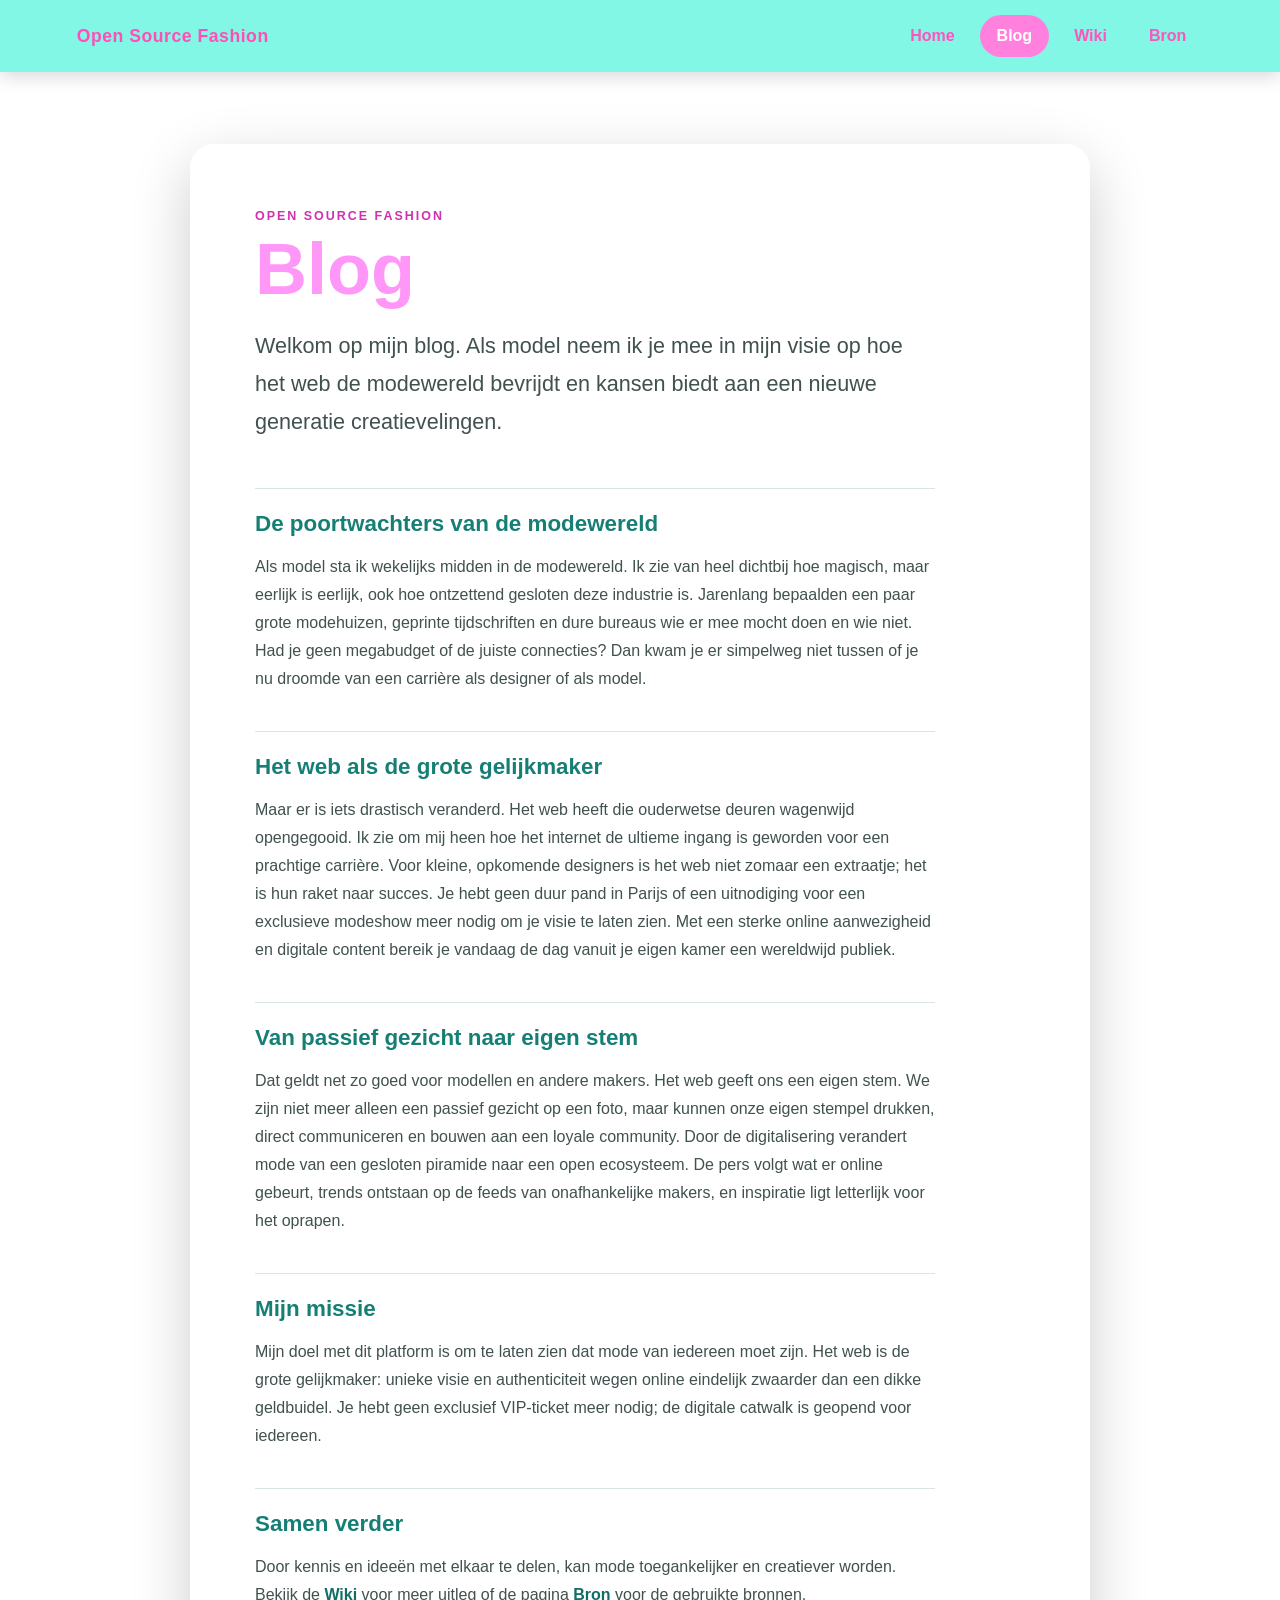
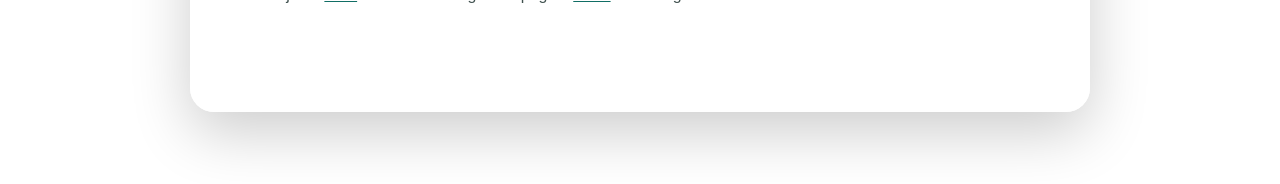
==== blog.html @ b403185c "Add files via upload" ====
<!DOCTYPE html>
<html lang="nl">

<head>
    <meta charset="UTF-8">
    <meta name="viewport" content="width=device-width, initial-scale=1.0">
    <title>Blog | Open Source Fashion</title>
    <link rel="stylesheet" href="opensourcefashion.css">
</head>

<body>
    <header class="site-header">
        <a class="site-name" href="index.html">Open Source Fashion</a>
        <nav class="main-nav" aria-label="Hoofdnavigatie">
            <a href="index.html">Home</a>
            <a class="active" href="blog.html" aria-current="page">Blog</a>
            <a href="wiki.html">Wiki</a>
            <a href="bron.html">Bron</a>
        </nav>
    </header>

    <main class="page-content">
        <article class="content-card">
            <p class="eyebrow">Open Source Fashion</p>
            <h1>Blog</h1>
            <p class="intro">Welkom op mijn blog. Als model neem ik je mee in mijn visie op hoe het web de modewereld
                bevrijdt en kansen biedt aan een nieuwe generatie creatievelingen.</p>

            <section class="blog-section">
                <h2>De poortwachters van de modewereld</h2>
                <p>Als model sta ik wekelijks midden in de modewereld. Ik zie van heel dichtbij hoe magisch, maar
                    eerlijk is eerlijk, ook hoe ontzettend gesloten deze industrie is. Jarenlang bepaalden een paar
                    grote modehuizen, geprinte tijdschriften en dure bureaus wie er mee mocht doen en wie niet. Had je
                    geen megabudget of de juiste connecties? Dan kwam je er simpelweg niet tussen of je nu droomde van
                    een carrière als designer of als model.</p>
            </section>

            <section class="blog-section">
                <h2>Het web als de grote gelijkmaker</h2>
                <p>Maar er is iets drastisch veranderd. Het web heeft die ouderwetse deuren wagenwijd opengegooid.

                    Ik zie om mij heen hoe het internet de ultieme ingang is geworden voor een prachtige carrière. Voor
                    kleine, opkomende designers is het web niet zomaar een extraatje; het is hun raket naar succes. Je
                    hebt geen duur pand in Parijs of een uitnodiging voor een exclusieve modeshow meer nodig om je visie
                    te laten zien. Met een sterke online aanwezigheid en digitale content bereik je vandaag de dag
                    vanuit je eigen kamer een wereldwijd publiek.</p>
            </section>

            <section class="blog-section">
                <h2>Van passief gezicht naar eigen stem</h2>
                <p>Dat geldt net zo goed voor modellen en andere makers. Het web geeft ons een eigen stem. We zijn niet
                    meer alleen een passief gezicht op een foto, maar kunnen onze eigen stempel drukken, direct
                    communiceren en bouwen aan een loyale community.

                    Door de digitalisering verandert mode van een gesloten piramide naar een open ecosysteem. De pers
                    volgt wat er online gebeurt, trends ontstaan op de feeds van onafhankelijke makers, en inspiratie
                    ligt letterlijk voor het oprapen.</p>
            </section>

            <section class="blog-section">
                <h2>Mijn missie</h2>
                <p>Mijn doel met dit platform is om te laten zien dat mode van iedereen moet zijn. Het web is de grote
                    gelijkmaker: unieke visie en authenticiteit wegen online eindelijk zwaarder dan een dikke
                    geldbuidel. Je hebt geen exclusief VIP-ticket meer nodig; de digitale catwalk is geopend voor
                    iedereen.</p>
            </section>

            <section class="blog-section">
                <h2>Samen verder</h2>
                <p>Door kennis en ideeën met elkaar te delen, kan mode toegankelijker en creatiever worden. Bekijk de <a
                        href="wiki.html">Wiki</a> voor meer uitleg of de pagina <a href="bron.html">Bron</a> voor de
                    gebruikte bronnen.</p>
            </section>
            
        </article>
    </main>
</body>

</html>
---- opensourcefashion.css ----
* {
    box-sizing: border-box;
}

html {
    min-height: 100%;
    scroll-behavior: smooth;
}

body {
    min-height: 100vh;
    margin: 0;
    color: #1d2928;
    font-family: Arial, Helvetica, sans-serif;
    background-image: url('../images/modely2kbg.JPG');
    background-position: center;
    background-repeat: no-repeat;
    background-size: cover;
    background-attachment: fixed;
}

.site-header {
    position: sticky;
    top: 0;
    z-index: 10;
    display: flex;
    min-height: 72px;
    align-items: center;
    justify-content: space-between;
    gap: 24px;
    padding: 0 clamp(20px, 6vw, 84px);
    background: #82f7e5;
    box-shadow: 0 4px 18px rgba(0, 0, 0, 0.16);
}

.site-name {
    color: #ff4fb6;
    font-size: 1.1rem;
    font-weight: 800;
    letter-spacing: 0.03em;
    text-decoration: none;
}

.main-nav {
    display: flex;
    align-items: center;
    gap: 8px;
}

.main-nav a {
    padding: 12px 17px;
    border-radius: 999px;
    color: #fc55bc;
    font-weight: 700;
    text-decoration: none;
    transition: background-color 160ms ease, color 160ms ease;
}

.main-nav a:hover,
.main-nav a:focus-visible,
.main-nav a.active {
    color: #fff;
    background: #ff81dd;
}

.page-content {
    width: min(900px, calc(100% - 32px));
    margin: clamp(40px, 8vh, 88px) auto;
}

.content-card {
    padding: clamp(28px, 6vw, 64px);
    border: 1px solid rgba(255, 255, 255, 0.6);
    border-radius: 24px;
    background: rgba(255, 255, 255, 0.92);
    box-shadow: 0 20px 60px rgba(0, 0, 0, 0.2);
}

.eyebrow {
    margin: 0 0 10px;
    color: #d230b2;
    font-size: 0.78rem;
    font-weight: 800;
    letter-spacing: 0.16em;
    text-transform: uppercase;
}

h1 {
    margin: 0;
    color: #ff97f8;
    font-size: clamp(2.5rem, 7vw, 4.5rem);
    line-height: 1;
}

.intro {
    max-width: 650px;
    margin: 22px 0 48px;
    color: #40514f;
    font-size: clamp(1.1rem, 2.5vw, 1.35rem);
    line-height: 1.7;
}

.blog-section {
    max-width: 680px;
    padding: 22px 0;
    border-top: 1px solid #d8e5e2;
}

.blog-section h2,
.content-card h2 {
    margin: 0 0 10px;
    color: #167f75;
    font-size: 1.4rem;
}

.blog-section p,
.content-card>p:not(.eyebrow) {
    color: #40514f;
    line-height: 1.75;
}

.content-card p a {
    color: #116e65;
    font-weight: 700;
}

.home-links {
    display: grid;
    grid-template-columns: repeat(3, minmax(0, 1fr));
    gap: 14px;
}

.home-link {
    display: flex;
    min-height: 125px;
    flex-direction: column;
    justify-content: space-between;
    gap: 14px;
    padding: 20px;
    border: 1px solid #c9e6e1;
    border-radius: 16px;
    color: #40514f;
    background: #f3fbf9;
    text-decoration: none;
    transition: transform 160ms ease, background-color 160ms ease;
}

.home-link:hover,
.home-link:focus-visible {
    transform: translateY(-3px);
    background: #e1f7f2;
}

.home-link strong {
    color: #167f75;
    font-size: 1.25rem;
}

.home-link span {
    line-height: 1.5;
}

@media (max-width: 560px) {
    .site-header {
        align-items: flex-start;
        flex-direction: column;
        gap: 6px;
        padding: 14px 18px 10px;
    }

    .main-nav {
        width: 100%;
        justify-content: space-between;
    }

    .main-nav a {
        padding: 9px 14px;
    }

    .page-content {
        margin-top: 28px;
    }

    .home-links {
        grid-template-columns: 1fr;
    }
}
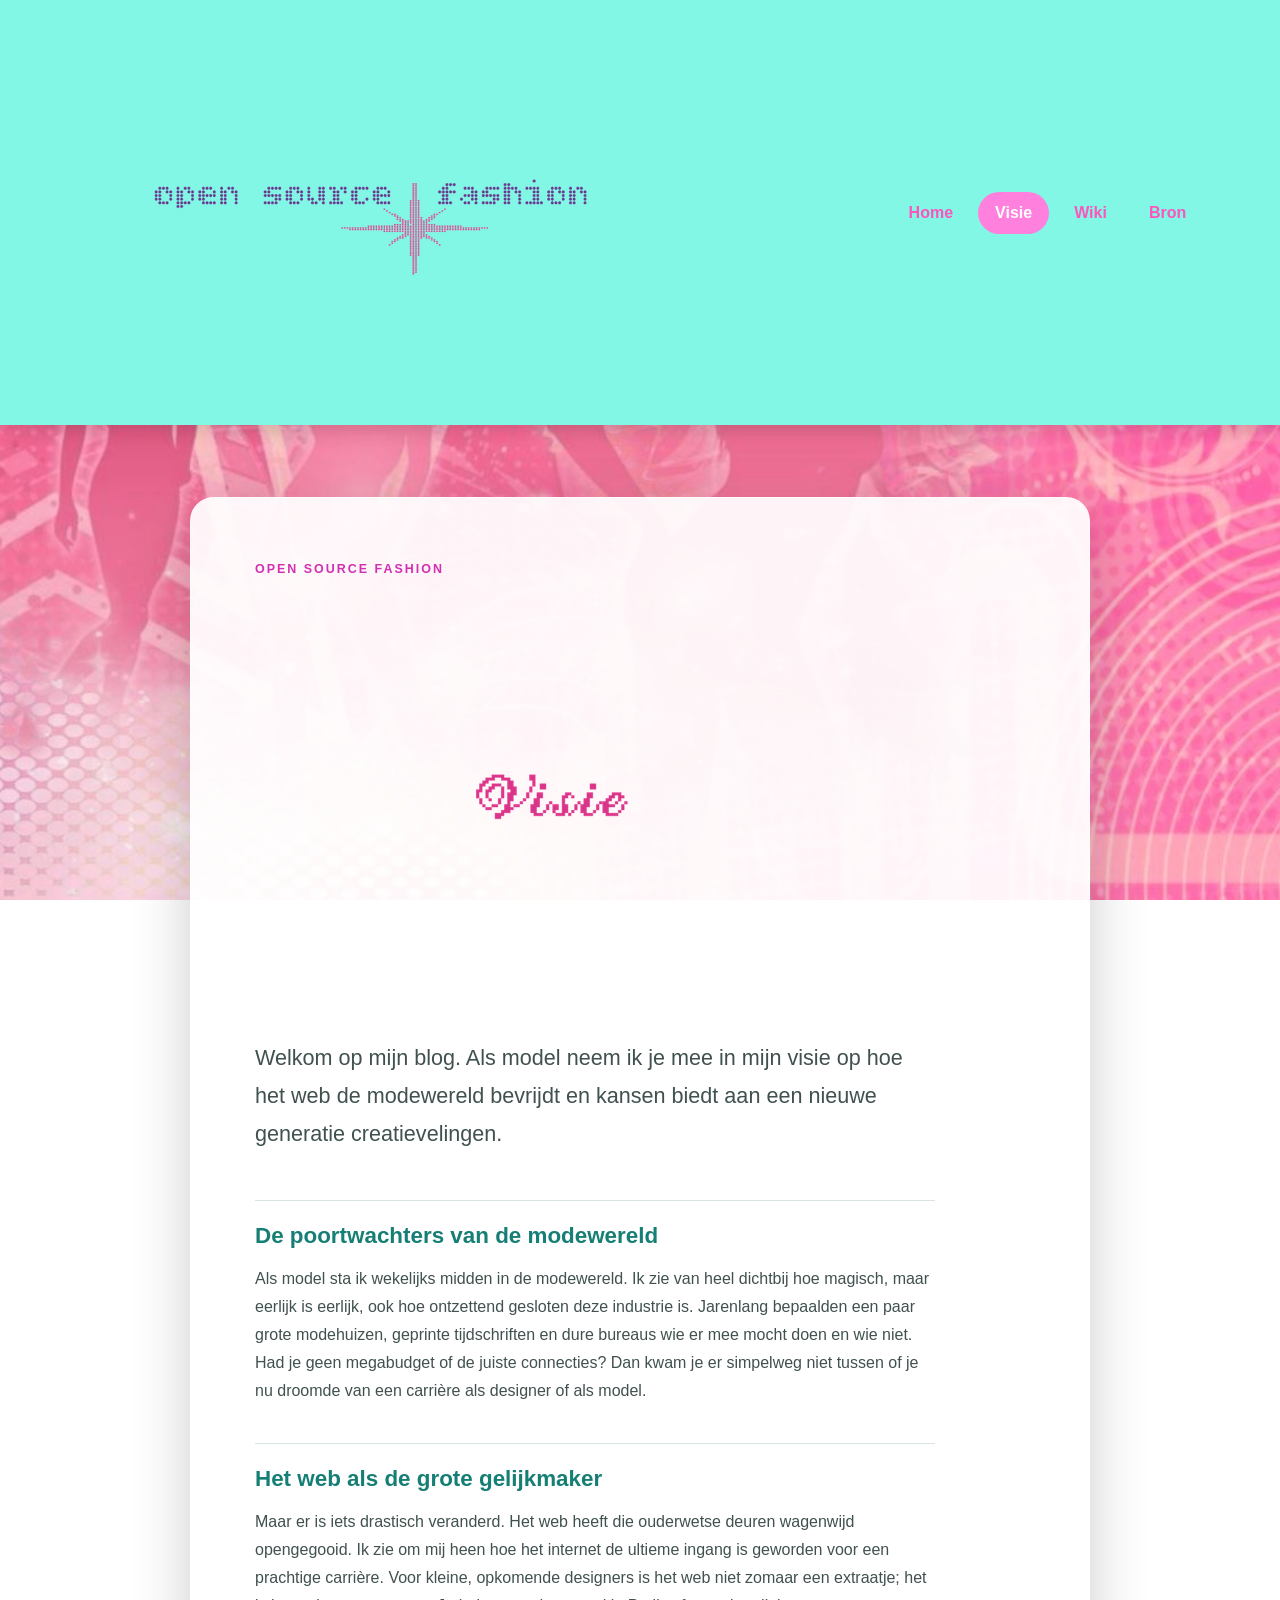
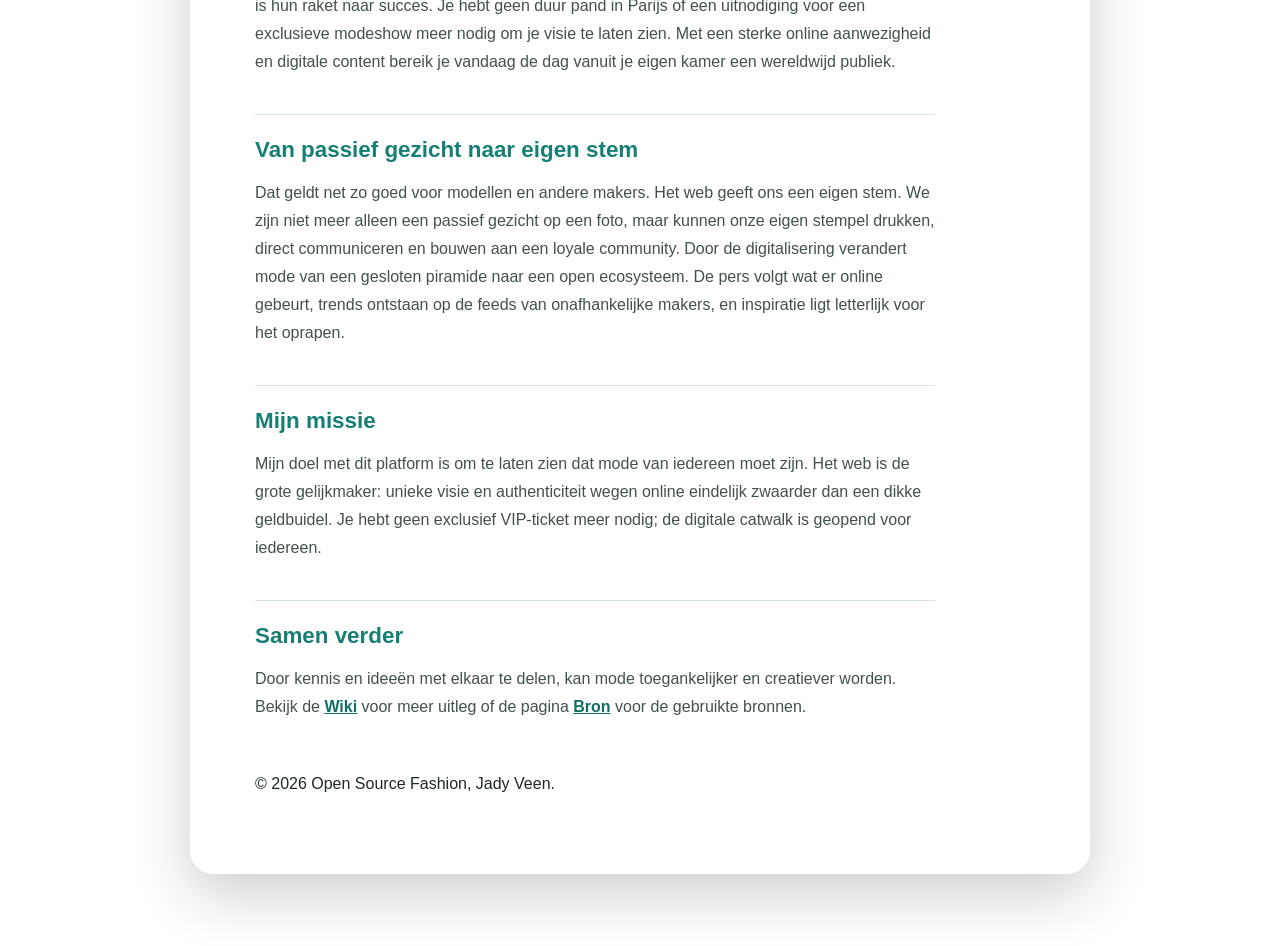
==== commit 68757e16: "Add files via upload" ====
--- a/blog.html
+++ b/blog.html
@@ -1,79 +1,107 @@
-<!DOCTYPE html>
+<!doctype html>
 <html lang="nl">
+  <head>
+    <meta charset="UTF-8" />
+    <meta name="viewport" content="width=device-width, initial-scale=1.0" />
+    <title>Blog | Open Source Fashion</title>
+    <link rel="stylesheet" href="opensourcefashion.css" />
+  </head>
 
-<head>
-    <meta charset="UTF-8">
-    <meta name="viewport" content="width=device-width, initial-scale=1.0">
-    <title>Blog | Open Source Fashion</title>
-    <link rel="stylesheet" href="opensourcefashion.css">
-</head>
-
-<body>
+  <body>
     <header class="site-header">
-        <a class="site-name" href="index.html">Open Source Fashion</a>
-        <nav class="main-nav" aria-label="Hoofdnavigatie">
-            <a href="index.html">Home</a>
-            <a class="active" href="blog.html" aria-current="page">Blog</a>
-            <a href="wiki.html">Wiki</a>
-            <a href="bron.html">Bron</a>
-        </nav>
+      <a class="site-name" href="index.html"
+        ><img src="images/logo1.png" alt="Open Source Fashion"
+      /></a>
+      <nav class="main-nav" aria-label="Hoofdnavigatie">
+        <a href="index.html">Home</a>
+        <a class="active" href="blog.html" aria-current="page">Visie</a>
+        <a href="wiki.html">Wiki</a>
+        <a href="bron.html">Bron</a>
+      </nav>
     </header>
 
     <main class="page-content">
-        <article class="content-card">
-            <p class="eyebrow">Open Source Fashion</p>
-            <h1>Blog</h1>
-            <p class="intro">Welkom op mijn blog. Als model neem ik je mee in mijn visie op hoe het web de modewereld
-                bevrijdt en kansen biedt aan een nieuwe generatie creatievelingen.</p>
+      <article class="content-card">
+        <p class="eyebrow">Open Source Fashion</p>
+        <h1 class="title">
+          <img src="images/visie1.png" alt="visie" />
+        </h1>
+        <p class="intro">
+          Welkom op mijn blog. Als model neem ik je mee in mijn visie op hoe het
+          web de modewereld bevrijdt en kansen biedt aan een nieuwe generatie
+          creatievelingen.
+        </p>
 
-            <section class="blog-section">
-                <h2>De poortwachters van de modewereld</h2>
-                <p>Als model sta ik wekelijks midden in de modewereld. Ik zie van heel dichtbij hoe magisch, maar
-                    eerlijk is eerlijk, ook hoe ontzettend gesloten deze industrie is. Jarenlang bepaalden een paar
-                    grote modehuizen, geprinte tijdschriften en dure bureaus wie er mee mocht doen en wie niet. Had je
-                    geen megabudget of de juiste connecties? Dan kwam je er simpelweg niet tussen of je nu droomde van
-                    een carrière als designer of als model.</p>
-            </section>
+        <section class="blog-section">
+          <h2>De poortwachters van de modewereld</h2>
+          <p>
+            Als model sta ik wekelijks midden in de modewereld. Ik zie van heel
+            dichtbij hoe magisch, maar eerlijk is eerlijk, ook hoe ontzettend
+            gesloten deze industrie is. Jarenlang bepaalden een paar grote
+            modehuizen, geprinte tijdschriften en dure bureaus wie er mee mocht
+            doen en wie niet. Had je geen megabudget of de juiste connecties?
+            Dan kwam je er simpelweg niet tussen of je nu droomde van een
+            carrière als designer of als model.
+          </p>
+        </section>
 
-            <section class="blog-section">
-                <h2>Het web als de grote gelijkmaker</h2>
-                <p>Maar er is iets drastisch veranderd. Het web heeft die ouderwetse deuren wagenwijd opengegooid.
+        <section class="blog-section">
+          <h2>Het web als de grote gelijkmaker</h2>
+          <p>
+            Maar er is iets drastisch veranderd. Het web heeft die ouderwetse
+            deuren wagenwijd opengegooid. Ik zie om mij heen hoe het internet de
+            ultieme ingang is geworden voor een prachtige carrière. Voor kleine,
+            opkomende designers is het web niet zomaar een extraatje; het is hun
+            raket naar succes. Je hebt geen duur pand in Parijs of een
+            uitnodiging voor een exclusieve modeshow meer nodig om je visie te
+            laten zien. Met een sterke online aanwezigheid en digitale content
+            bereik je vandaag de dag vanuit je eigen kamer een wereldwijd
+            publiek.
+          </p>
+        </section>
 
-                    Ik zie om mij heen hoe het internet de ultieme ingang is geworden voor een prachtige carrière. Voor
-                    kleine, opkomende designers is het web niet zomaar een extraatje; het is hun raket naar succes. Je
-                    hebt geen duur pand in Parijs of een uitnodiging voor een exclusieve modeshow meer nodig om je visie
-                    te laten zien. Met een sterke online aanwezigheid en digitale content bereik je vandaag de dag
-                    vanuit je eigen kamer een wereldwijd publiek.</p>
-            </section>
+        <section class="blog-section">
+          <h2>Van passief gezicht naar eigen stem</h2>
+          <p>
+            Dat geldt net zo goed voor modellen en andere makers. Het web geeft
+            ons een eigen stem. We zijn niet meer alleen een passief gezicht op
+            een foto, maar kunnen onze eigen stempel drukken, direct
+            communiceren en bouwen aan een loyale community. Door de
+            digitalisering verandert mode van een gesloten piramide naar een
+            open ecosysteem. De pers volgt wat er online gebeurt, trends
+            ontstaan op de feeds van onafhankelijke makers, en inspiratie ligt
+            letterlijk voor het oprapen.
+          </p>
+        </section>
 
-            <section class="blog-section">
-                <h2>Van passief gezicht naar eigen stem</h2>
-                <p>Dat geldt net zo goed voor modellen en andere makers. Het web geeft ons een eigen stem. We zijn niet
-                    meer alleen een passief gezicht op een foto, maar kunnen onze eigen stempel drukken, direct
-                    communiceren en bouwen aan een loyale community.
+        <section class="blog-section">
+          <h2>Mijn missie</h2>
+          <p>
+            Mijn doel met dit platform is om te laten zien dat mode van iedereen
+            moet zijn. Het web is de grote gelijkmaker: unieke visie en
+            authenticiteit wegen online eindelijk zwaarder dan een dikke
+            geldbuidel. Je hebt geen exclusief VIP-ticket meer nodig; de
+            digitale catwalk is geopend voor iedereen.
+          </p>
+        </section>
 
-                    Door de digitalisering verandert mode van een gesloten piramide naar een open ecosysteem. De pers
-                    volgt wat er online gebeurt, trends ontstaan op de feeds van onafhankelijke makers, en inspiratie
-                    ligt letterlijk voor het oprapen.</p>
-            </section>
+        <section class="blog-section">
+          <h2>Samen verder</h2>
+          <p>
+            Door kennis en ideeën met elkaar te delen, kan mode toegankelijker
+            en creatiever worden. Bekijk de <a href="wiki.html">Wiki</a> voor
+            meer uitleg of de pagina <a href="bron.html">Bron</a> voor de
+            gebruikte bronnen.
+          </p>
+        </section>
 
-            <section class="blog-section">
-                <h2>Mijn missie</h2>
-                <p>Mijn doel met dit platform is om te laten zien dat mode van iedereen moet zijn. Het web is de grote
-                    gelijkmaker: unieke visie en authenticiteit wegen online eindelijk zwaarder dan een dikke
-                    geldbuidel. Je hebt geen exclusief VIP-ticket meer nodig; de digitale catwalk is geopend voor
-                    iedereen.</p>
-            </section>
-
-            <section class="blog-section">
-                <h2>Samen verder</h2>
-                <p>Door kennis en ideeën met elkaar te delen, kan mode toegankelijker en creatiever worden. Bekijk de <a
-                        href="wiki.html">Wiki</a> voor meer uitleg of de pagina <a href="bron.html">Bron</a> voor de
-                    gebruikte bronnen.</p>
-            </section>
-            
-        </article>
+        <footer class="site-footer">
+          <p>
+            &copy; 2026 Open Source Fashion, Jady Veen.
+          </p>
+        </footer>
+        
+      </article>
     </main>
-</body>
-
-</html>+  </body>
+</html>
--- a/opensourcefashion.css
+++ b/opensourcefashion.css
@@ -1,187 +1,191 @@
 * {
-    box-sizing: border-box;
+  box-sizing: border-box;
 }
 
 html {
-    min-height: 100%;
-    scroll-behavior: smooth;
+  min-height: 100%;
+  scroll-behavior: smooth;
 }
 
 body {
-    min-height: 100vh;
-    margin: 0;
-    color: #1d2928;
-    font-family: Arial, Helvetica, sans-serif;
-    background-image: url('../images/modely2kbg.JPG');
-    background-position: center;
-    background-repeat: no-repeat;
-    background-size: cover;
-    background-attachment: fixed;
+  min-height: 100vh;
+  margin: 0;
+  color: #1d2928;
+  font-family: Arial, Helvetica, sans-serif;
+  background-image: url("images/modely2kbg.JPG");
+  background-position: center;
+  background-repeat: no-repeat;
+  background-size: cover;
+  background-attachment: fixed;
 }
 
 .site-header {
-    position: sticky;
-    top: 0;
-    z-index: 10;
-    display: flex;
-    min-height: 72px;
-    align-items: center;
-    justify-content: space-between;
-    gap: 24px;
-    padding: 0 clamp(20px, 6vw, 84px);
-    background: #82f7e5;
-    box-shadow: 0 4px 18px rgba(0, 0, 0, 0.16);
+  position: sticky;
+  top: 0;
+  z-index: 10;
+  display: flex;
+  min-height: 72px;
+  align-items: center;
+  justify-content: space-between;
+  gap: 24px;
+  padding: 0 clamp(20px, 6vw, 84px);
+  background: #82f7e5;
+  box-shadow: 0 4px 18px rgba(0, 0, 0, 0.16);
 }
 
 .site-name {
-    color: #ff4fb6;
-    font-size: 1.1rem;
-    font-weight: 800;
-    letter-spacing: 0.03em;
-    text-decoration: none;
+  color: #ff4fb6;
+  font-size: 1.1rem;
+  font-weight: 800;
+  letter-spacing: 0.03em;
+  text-decoration: none;
 }
 
 .main-nav {
-    display: flex;
-    align-items: center;
-    gap: 8px;
+  display: flex;
+  align-items: center;
+  gap: 8px;
 }
 
 .main-nav a {
-    padding: 12px 17px;
-    border-radius: 999px;
-    color: #fc55bc;
-    font-weight: 700;
-    text-decoration: none;
-    transition: background-color 160ms ease, color 160ms ease;
+  padding: 12px 17px;
+  border-radius: 999px;
+  color: #fc55bc;
+  font-weight: 700;
+  text-decoration: none;
+  transition:
+    background-color 160ms ease,
+    color 160ms ease;
 }
 
 .main-nav a:hover,
 .main-nav a:focus-visible,
 .main-nav a.active {
-    color: #fff;
-    background: #ff81dd;
+  color: #fff;
+  background: #ff81dd;
 }
 
 .page-content {
-    width: min(900px, calc(100% - 32px));
-    margin: clamp(40px, 8vh, 88px) auto;
+  width: min(900px, calc(100% - 32px));
+  margin: clamp(40px, 8vh, 88px) auto;
 }
 
 .content-card {
-    padding: clamp(28px, 6vw, 64px);
-    border: 1px solid rgba(255, 255, 255, 0.6);
-    border-radius: 24px;
-    background: rgba(255, 255, 255, 0.92);
-    box-shadow: 0 20px 60px rgba(0, 0, 0, 0.2);
+  padding: clamp(28px, 6vw, 64px);
+  border: 1px solid rgba(255, 255, 255, 0.6);
+  border-radius: 24px;
+  background: rgba(255, 255, 255, 0.92);
+  box-shadow: 0 20px 60px rgba(0, 0, 0, 0.2);
 }
 
 .eyebrow {
-    margin: 0 0 10px;
-    color: #d230b2;
-    font-size: 0.78rem;
-    font-weight: 800;
-    letter-spacing: 0.16em;
-    text-transform: uppercase;
+  margin: 0 0 10px;
+  color: #d230b2;
+  font-size: 0.78rem;
+  font-weight: 800;
+  letter-spacing: 0.16em;
+  text-transform: uppercase;
 }
 
 h1 {
-    margin: 0;
-    color: #ff97f8;
-    font-size: clamp(2.5rem, 7vw, 4.5rem);
-    line-height: 1;
+  margin: 0;
+  color: #ff97f8;
+  font-size: clamp(2.5rem, 7vw, 4.5rem);
+  line-height: 1;
 }
 
 .intro {
-    max-width: 650px;
-    margin: 22px 0 48px;
-    color: #40514f;
-    font-size: clamp(1.1rem, 2.5vw, 1.35rem);
-    line-height: 1.7;
+  max-width: 650px;
+  margin: 22px 0 48px;
+  color: #40514f;
+  font-size: clamp(1.1rem, 2.5vw, 1.35rem);
+  line-height: 1.7;
 }
 
 .blog-section {
-    max-width: 680px;
-    padding: 22px 0;
-    border-top: 1px solid #d8e5e2;
+  max-width: 680px;
+  padding: 22px 0;
+  border-top: 1px solid #d8e5e2;
 }
 
 .blog-section h2,
 .content-card h2 {
-    margin: 0 0 10px;
-    color: #167f75;
-    font-size: 1.4rem;
+  margin: 0 0 10px;
+  color: #167f75;
+  font-size: 1.4rem;
 }
 
 .blog-section p,
-.content-card>p:not(.eyebrow) {
-    color: #40514f;
-    line-height: 1.75;
+.content-card > p:not(.eyebrow) {
+  color: #40514f;
+  line-height: 1.75;
 }
 
 .content-card p a {
-    color: #116e65;
-    font-weight: 700;
+  color: #116e65;
+  font-weight: 700;
 }
 
 .home-links {
-    display: grid;
-    grid-template-columns: repeat(3, minmax(0, 1fr));
-    gap: 14px;
+  display: grid;
+  grid-template-columns: repeat(3, minmax(0, 1fr));
+  gap: 14px;
 }
 
 .home-link {
-    display: flex;
-    min-height: 125px;
-    flex-direction: column;
-    justify-content: space-between;
-    gap: 14px;
-    padding: 20px;
-    border: 1px solid #c9e6e1;
-    border-radius: 16px;
-    color: #40514f;
-    background: #f3fbf9;
-    text-decoration: none;
-    transition: transform 160ms ease, background-color 160ms ease;
+  display: flex;
+  min-height: 125px;
+  flex-direction: column;
+  justify-content: space-between;
+  gap: 14px;
+  padding: 20px;
+  border: 1px solid #c9e6e1;
+  border-radius: 16px;
+  color: #40514f;
+  background: #f3fbf9;
+  text-decoration: none;
+  transition:
+    transform 160ms ease,
+    background-color 160ms ease;
 }
 
 .home-link:hover,
 .home-link:focus-visible {
-    transform: translateY(-3px);
-    background: #e1f7f2;
+  transform: translateY(-3px);
+  background: #e1f7f2;
 }
 
 .home-link strong {
-    color: #167f75;
-    font-size: 1.25rem;
+  color: #167f75;
+  font-size: 1.25rem;
 }
 
 .home-link span {
-    line-height: 1.5;
+  line-height: 1.5;
 }
 
 @media (max-width: 560px) {
-    .site-header {
-        align-items: flex-start;
-        flex-direction: column;
-        gap: 6px;
-        padding: 14px 18px 10px;
-    }
+  .site-header {
+    align-items: flex-start;
+    flex-direction: column;
+    gap: 6px;
+    padding: 14px 18px 10px;
+  }
 
-    .main-nav {
-        width: 100%;
-        justify-content: space-between;
-    }
+  .main-nav {
+    width: 100%;
+    justify-content: space-between;
+  }
 
-    .main-nav a {
-        padding: 9px 14px;
-    }
+  .main-nav a {
+    padding: 9px 14px;
+  }
 
-    .page-content {
-        margin-top: 28px;
-    }
+  .page-content {
+    margin-top: 28px;
+  }
 
-    .home-links {
-        grid-template-columns: 1fr;
-    }
-}+  .home-links {
+    grid-template-columns: 1fr;
+  }
+}
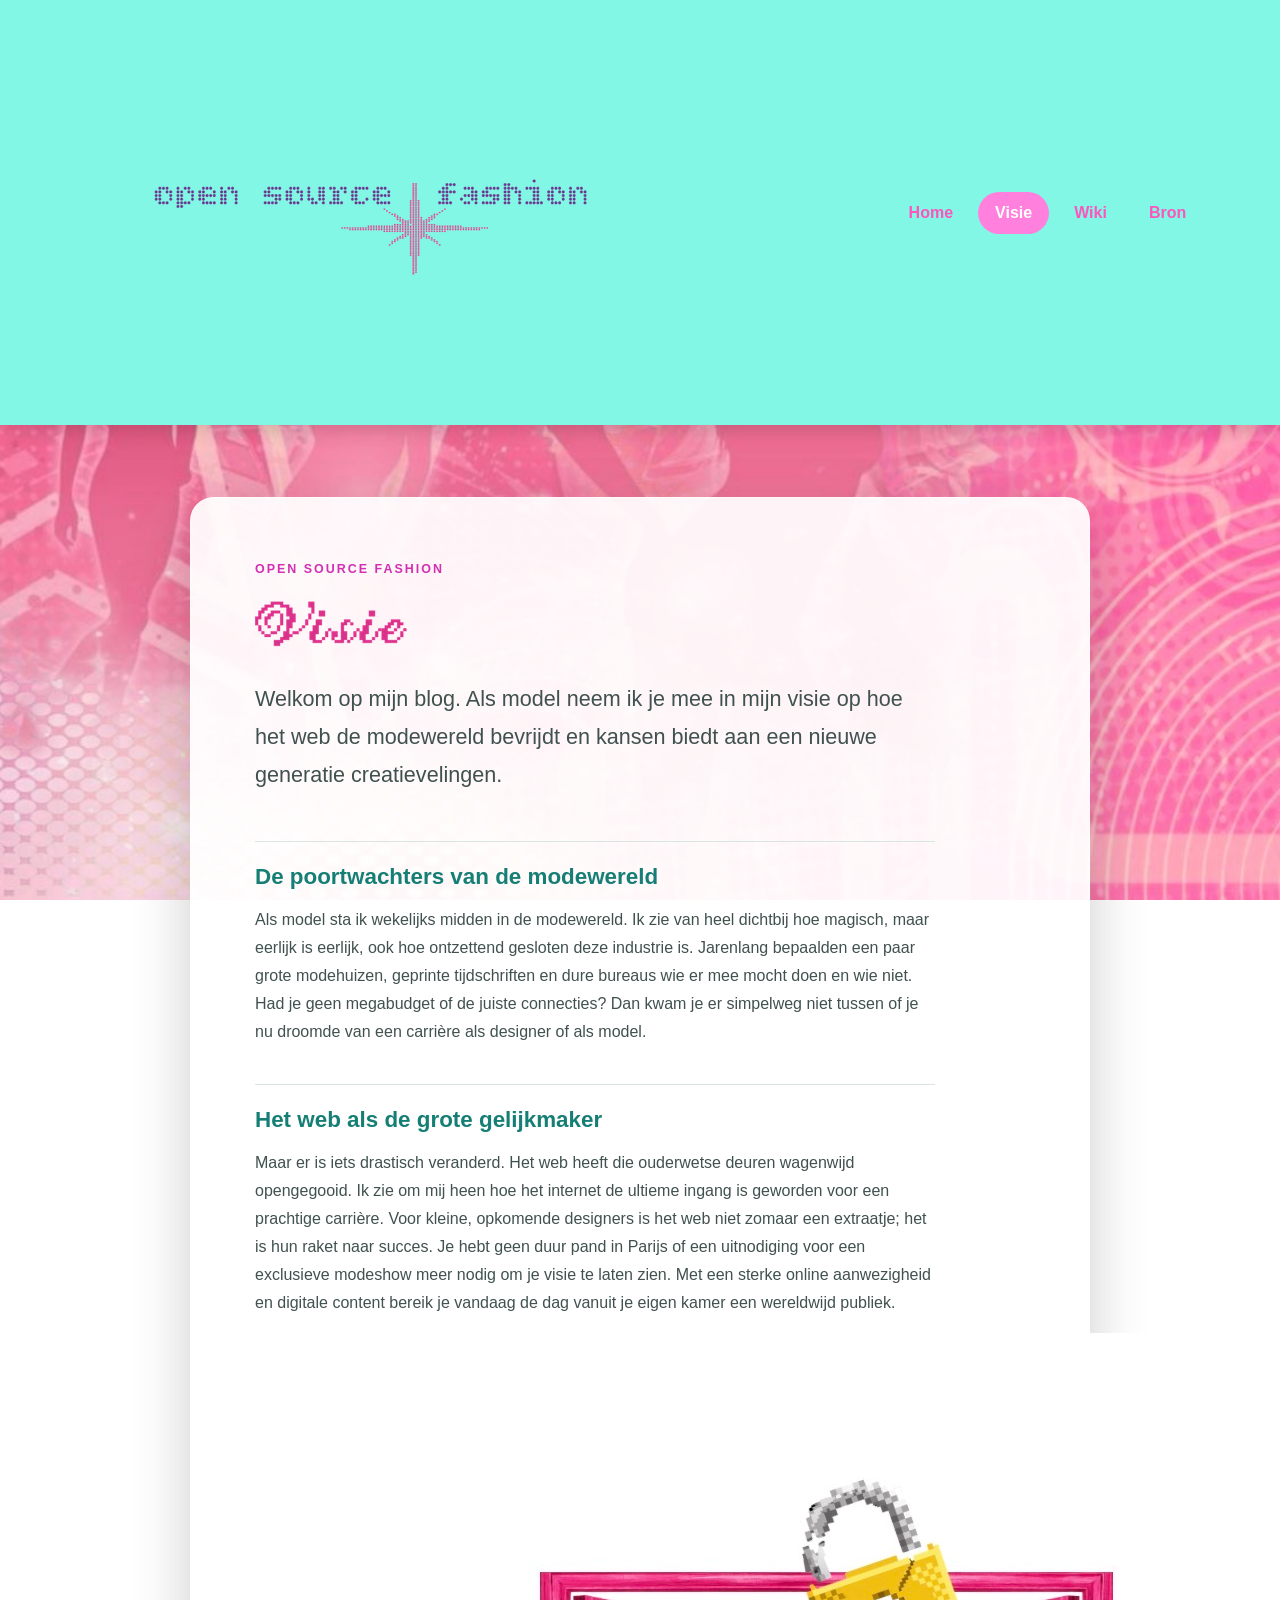
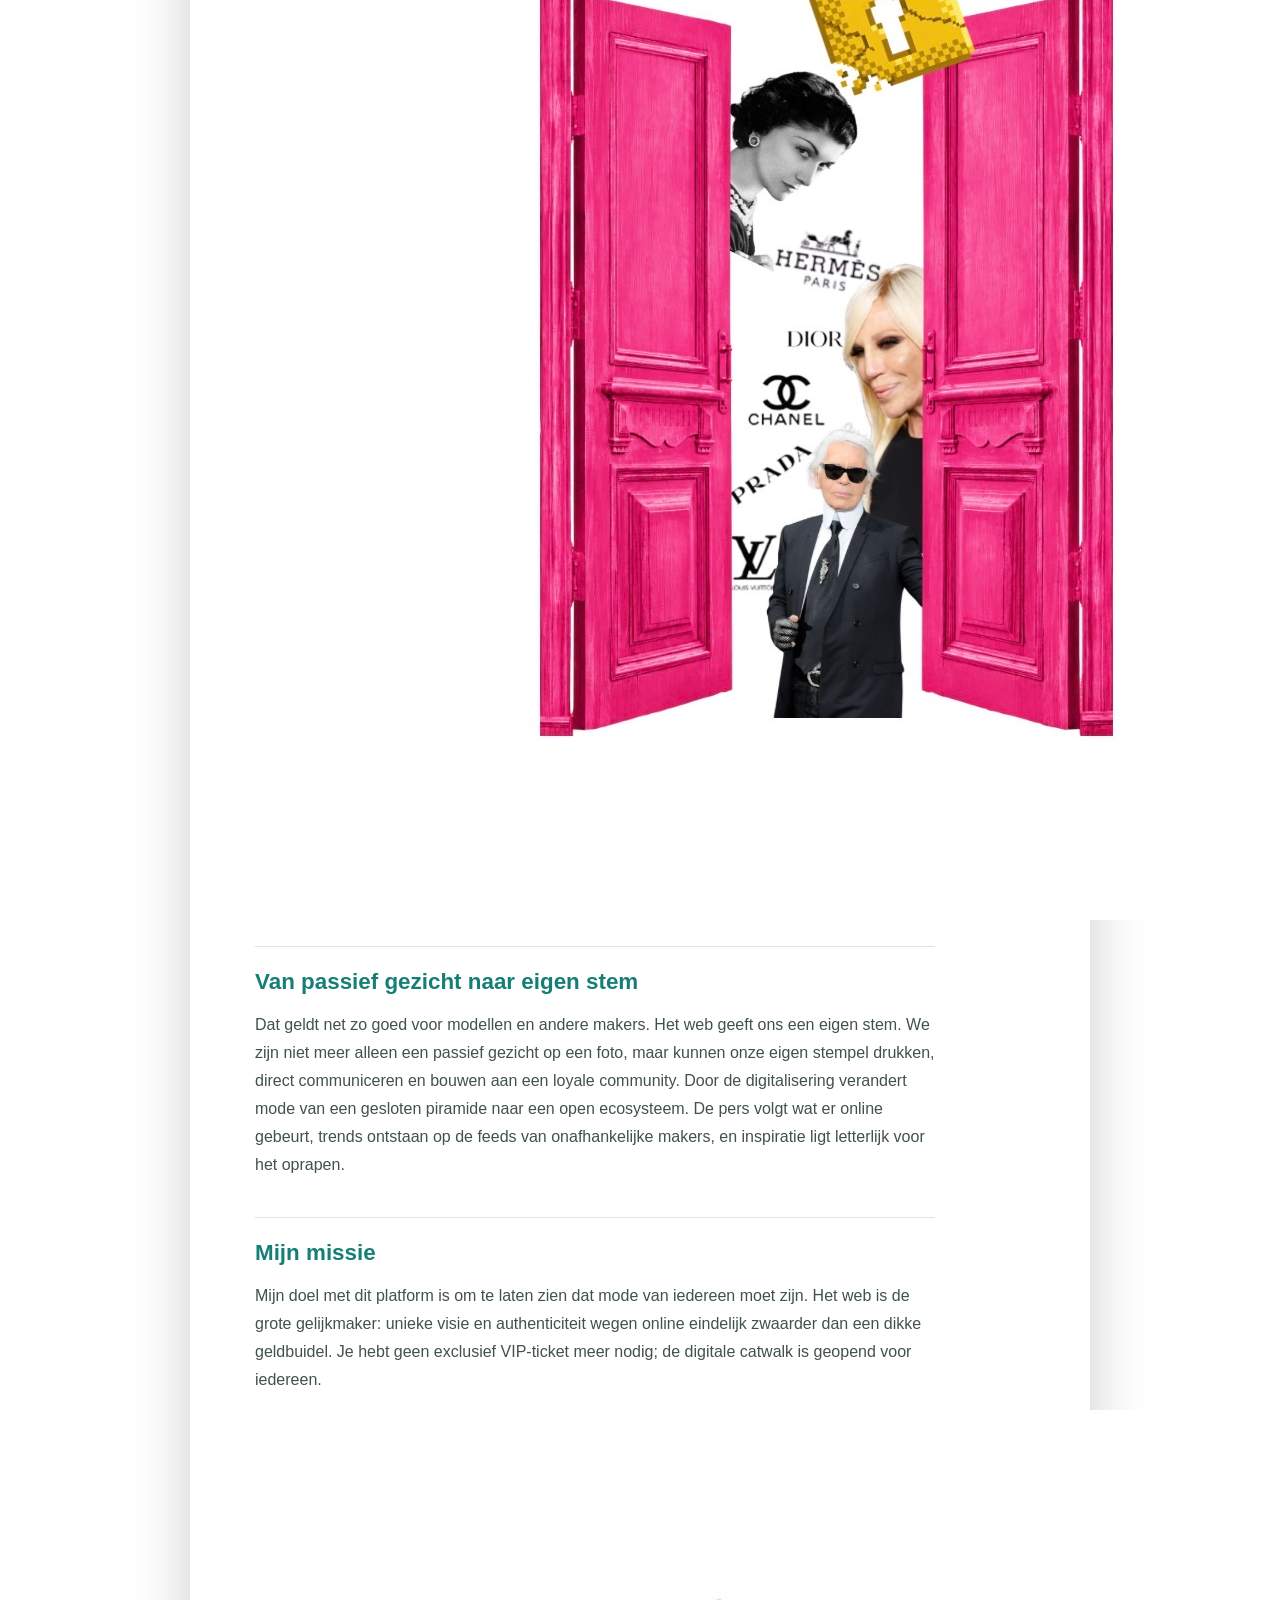
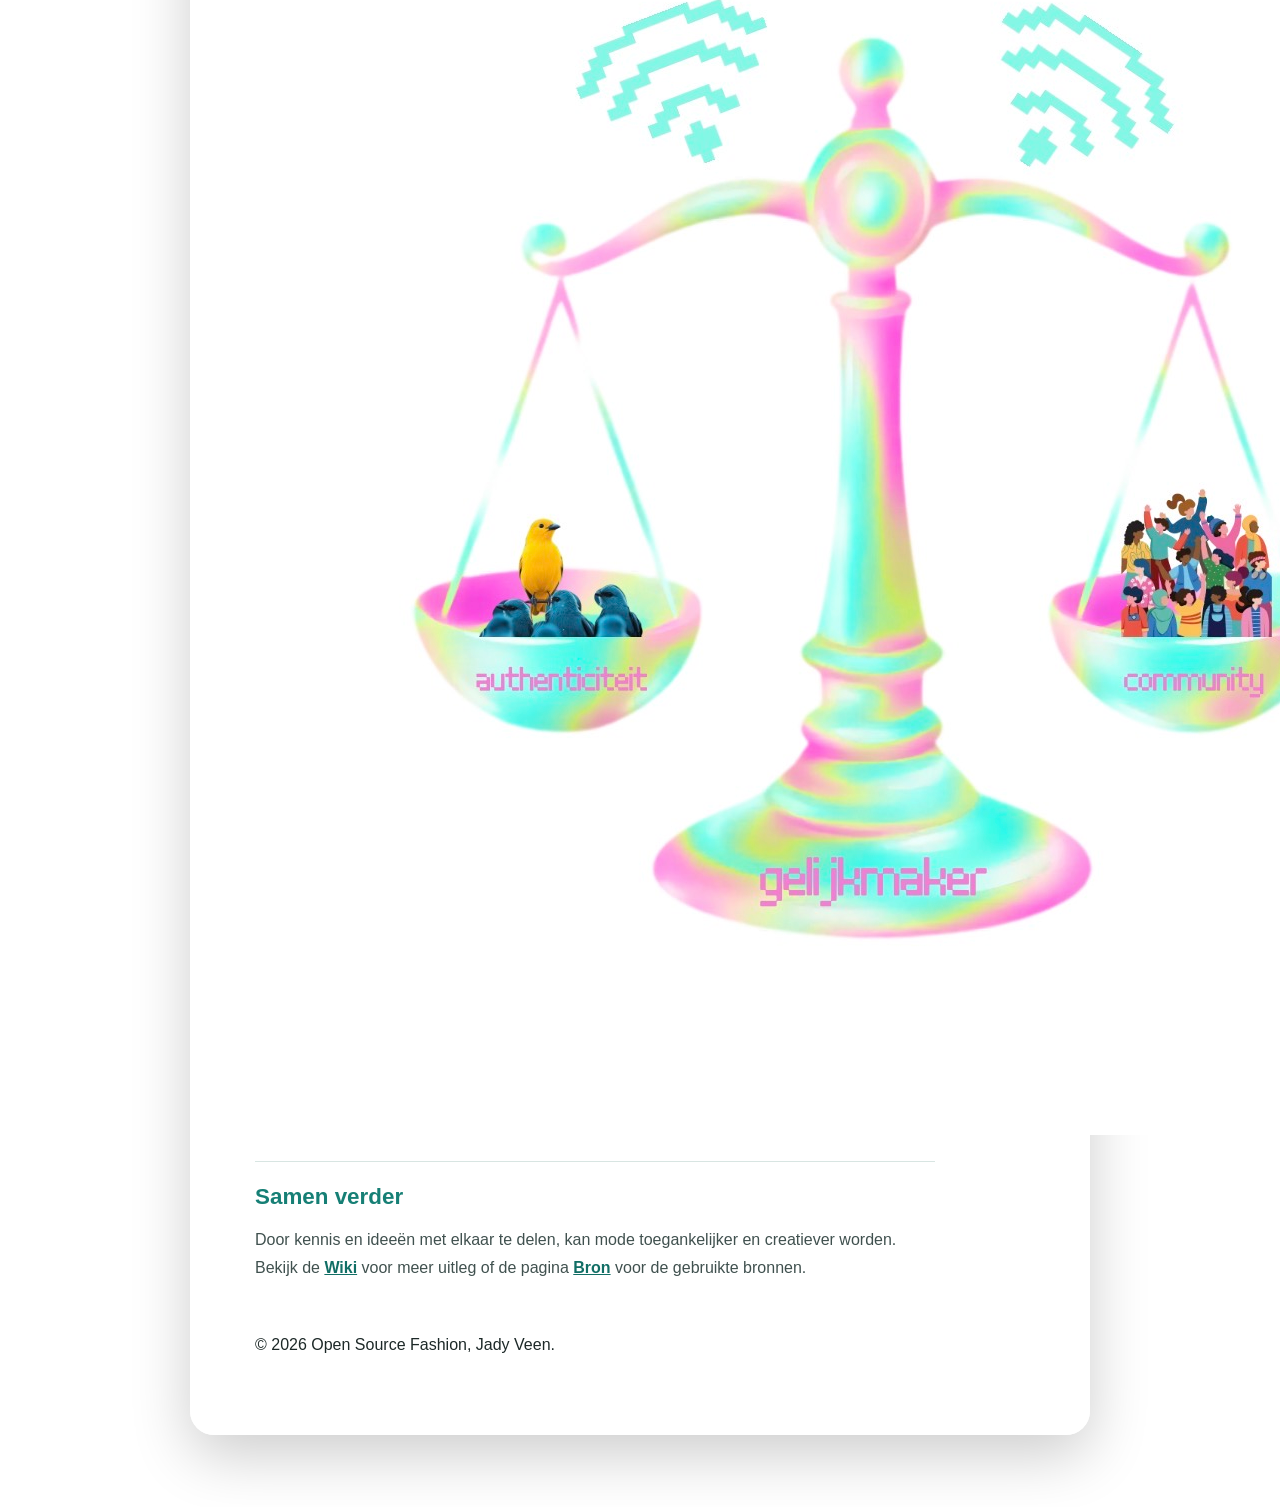
==== commit 810644cd: "Add files via upload" ====
--- a/blog.html
+++ b/blog.html
@@ -58,7 +58,9 @@
             bereik je vandaag de dag vanuit je eigen kamer een wereldwijd
             publiek.
           </p>
+          <img src="images/deur.jpg" alt="roze deur met grote bekende modehuizen achter de deur en met een pixel slot" />
         </section>
+
 
         <section class="blog-section">
           <h2>Van passief gezicht naar eigen stem</h2>
@@ -83,6 +85,7 @@
             geldbuidel. Je hebt geen exclusief VIP-ticket meer nodig; de
             digitale catwalk is geopend voor iedereen.
           </p>
+          <img src="images/weegschaal.jpg" alt="een holografische weegschaal met authenticiteit en community erop" />
         </section>
 
         <section class="blog-section">
